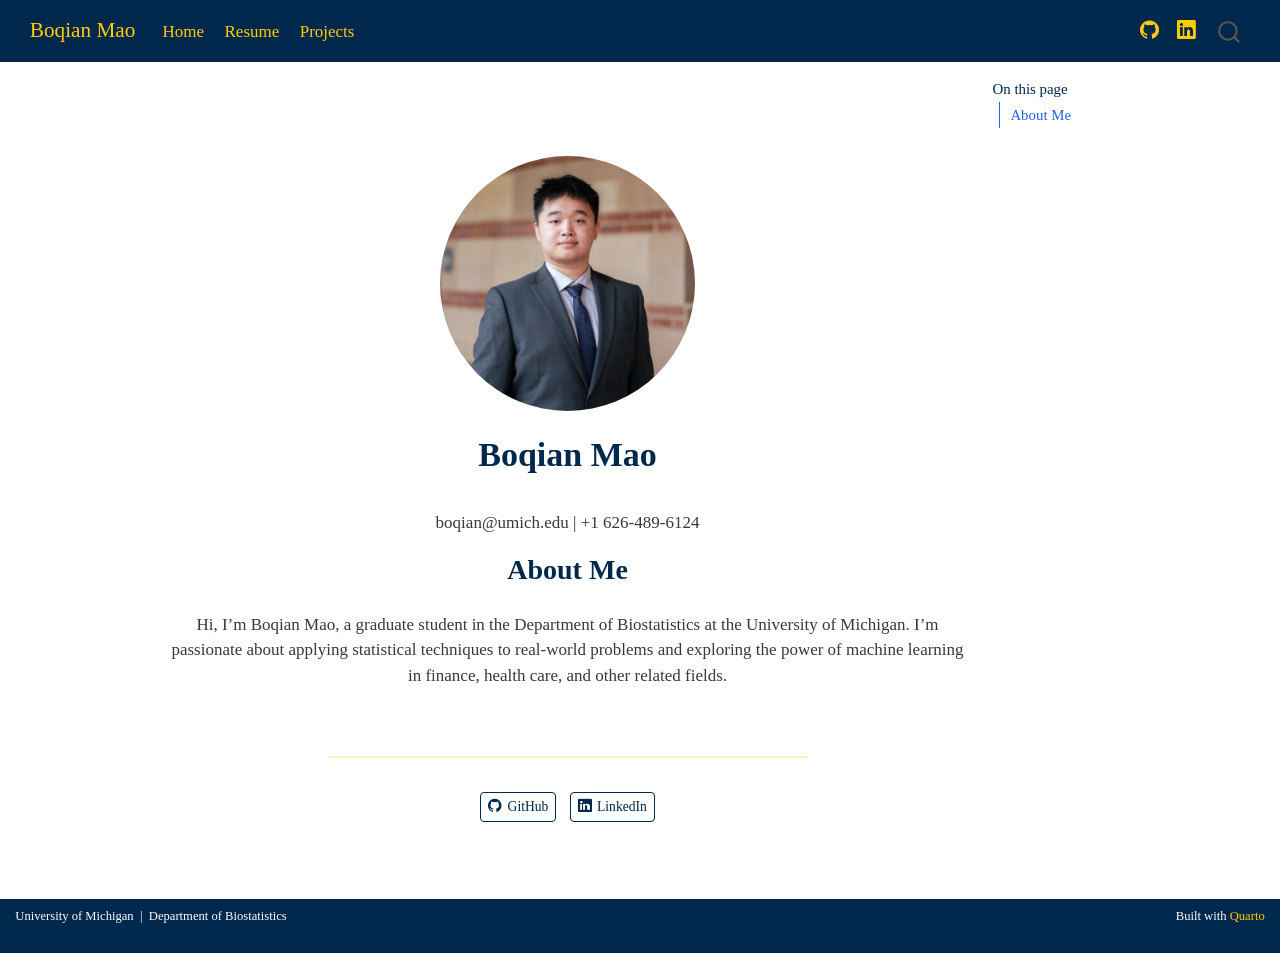
==== docs/index.html @ b39cff50 "Initial commit: personal resume website" ====
<!DOCTYPE html>
<html xmlns="http://www.w3.org/1999/xhtml" lang="en" xml:lang="en"><head>

<meta charset="utf-8">
<meta name="generator" content="quarto-1.6.42">

<meta name="viewport" content="width=device-width, initial-scale=1.0, user-scalable=yes">


<title>Boqian Mao</title>
<style>
code{white-space: pre-wrap;}
span.smallcaps{font-variant: small-caps;}
div.columns{display: flex; gap: min(4vw, 1.5em);}
div.column{flex: auto; overflow-x: auto;}
div.hanging-indent{margin-left: 1.5em; text-indent: -1.5em;}
ul.task-list{list-style: none;}
ul.task-list li input[type="checkbox"] {
  width: 0.8em;
  margin: 0 0.8em 0.2em -1em; /* quarto-specific, see https://github.com/quarto-dev/quarto-cli/issues/4556 */ 
  vertical-align: middle;
}
</style>


<script src="site_libs/quarto-nav/quarto-nav.js"></script>
<script src="site_libs/quarto-nav/headroom.min.js"></script>
<script src="site_libs/clipboard/clipboard.min.js"></script>
<script src="site_libs/quarto-search/autocomplete.umd.js"></script>
<script src="site_libs/quarto-search/fuse.min.js"></script>
<script src="site_libs/quarto-search/quarto-search.js"></script>
<meta name="quarto:offset" content="./">
<script src="site_libs/quarto-html/quarto.js"></script>
<script src="site_libs/quarto-html/popper.min.js"></script>
<script src="site_libs/quarto-html/tippy.umd.min.js"></script>
<link href="site_libs/quarto-html/tippy.css" rel="stylesheet">
<link href="site_libs/quarto-html/quarto-syntax-highlighting-2f5df379a58b258e96c21c0638c20c03.css" rel="stylesheet" id="quarto-text-highlighting-styles">
<script src="site_libs/bootstrap/bootstrap.min.js"></script>
<link href="site_libs/bootstrap/bootstrap-icons.css" rel="stylesheet">
<link href="site_libs/bootstrap/bootstrap-6bd9cfa162949bde0a231f530c97869d.min.css" rel="stylesheet" append-hash="true" id="quarto-bootstrap" data-mode="light">
<script id="quarto-search-options" type="application/json">{
  "location": "navbar",
  "copy-button": false,
  "collapse-after": 3,
  "panel-placement": "end",
  "type": "overlay",
  "limit": 50,
  "keyboard-shortcut": [
    "f",
    "/",
    "s"
  ],
  "show-item-context": false,
  "language": {
    "search-no-results-text": "No results",
    "search-matching-documents-text": "matching documents",
    "search-copy-link-title": "Copy link to search",
    "search-hide-matches-text": "Hide additional matches",
    "search-more-match-text": "more match in this document",
    "search-more-matches-text": "more matches in this document",
    "search-clear-button-title": "Clear",
    "search-text-placeholder": "",
    "search-detached-cancel-button-title": "Cancel",
    "search-submit-button-title": "Submit",
    "search-label": "Search"
  }
}</script>


<link rel="stylesheet" href="styles.css">
</head>

<body class="nav-fixed">

<div id="quarto-search-results"></div>
  <header id="quarto-header" class="headroom fixed-top">
    <nav class="navbar navbar-expand-lg " data-bs-theme="dark">
      <div class="navbar-container container-fluid">
      <div class="navbar-brand-container mx-auto">
    <a class="navbar-brand" href="./index.html">
    <span class="navbar-title">Boqian Mao</span>
    </a>
  </div>
            <div id="quarto-search" class="" title="Search"></div>
          <button class="navbar-toggler" type="button" data-bs-toggle="collapse" data-bs-target="#navbarCollapse" aria-controls="navbarCollapse" role="menu" aria-expanded="false" aria-label="Toggle navigation" onclick="if (window.quartoToggleHeadroom) { window.quartoToggleHeadroom(); }">
  <span class="navbar-toggler-icon"></span>
</button>
          <div class="collapse navbar-collapse" id="navbarCollapse">
            <ul class="navbar-nav navbar-nav-scroll me-auto">
  <li class="nav-item">
    <a class="nav-link active" href="./index.html" aria-current="page"> 
<span class="menu-text">Home</span></a>
  </li>  
  <li class="nav-item">
    <a class="nav-link" href="./resume.html"> 
<span class="menu-text">Resume</span></a>
  </li>  
  <li class="nav-item">
    <a class="nav-link" href="./projects.html"> 
<span class="menu-text">Projects</span></a>
  </li>  
</ul>
            <ul class="navbar-nav navbar-nav-scroll ms-auto">
  <li class="nav-item compact">
    <a class="nav-link" href="https://github.com/kevinmao"> <i class="bi bi-github" role="img">
</i> 
<span class="menu-text"></span></a>
  </li>  
  <li class="nav-item compact">
    <a class="nav-link" href="https://linkedin.com/in/your-linkedin"> <i class="bi bi-linkedin" role="img">
</i> 
<span class="menu-text"></span></a>
  </li>  
</ul>
          </div> <!-- /navcollapse -->
            <div class="quarto-navbar-tools">
</div>
      </div> <!-- /container-fluid -->
    </nav>
</header>
<!-- content -->
<div id="quarto-content" class="quarto-container page-columns page-rows-contents page-layout-article page-navbar">
<!-- sidebar -->
<!-- margin-sidebar -->
    <div id="quarto-margin-sidebar" class="sidebar margin-sidebar">
        <nav id="TOC" role="doc-toc" class="toc-active">
    <h2 id="toc-title">On this page</h2>
  <ul>
  <li><a href="#about-me" id="toc-about-me" class="nav-link active" data-scroll-target="#about-me">About Me</a></li>
  </ul>
</nav>
    </div>
<!-- main -->
<div class="quarto-about-jolla">
  <img src="Profile.JPG" class="about-image
  round " style="height: 15em; width: 15em;">
 <header id="title-block-header" class="quarto-title-block default">
<div class="quarto-title">
<h1 class="title">Boqian Mao</h1>
</div>
<div class="quarto-title-meta">
  </div>
</header><main class="content" id="quarto-document-content">

<p>boqian@umich.edu | +1 626-489-6124</p>
<section id="about-me" class="level2">
<h2 data-anchor-id="about-me">About Me</h2>
<p>Hi, I’m Boqian Mao, a graduate student in the Department of Biostatistics at the University of Michigan. I’m passionate about applying statistical techniques to real-world problems and exploring the power of machine learning in finance, health care, and other related fields.</p>


</section>
</main> 
  <hr class="about-sep">
   <div class="about-links">
  <a href="https://github.com/boqian-dot" class="about-link" rel="" target="">
    <i class="bi bi-github"></i>
     <span class="about-link-text">GitHub</span>
  </a>
  <a href="https://www.linkedin.com/in/boqian8344b93bb/" class="about-link" rel="" target="">
    <i class="bi bi-linkedin"></i>
     <span class="about-link-text">LinkedIn</span>
  </a>
</div>
</div>
 <!-- /main -->
<script id="quarto-html-after-body" type="application/javascript">
window.document.addEventListener("DOMContentLoaded", function (event) {
  const toggleBodyColorMode = (bsSheetEl) => {
    const mode = bsSheetEl.getAttribute("data-mode");
    const bodyEl = window.document.querySelector("body");
    if (mode === "dark") {
      bodyEl.classList.add("quarto-dark");
      bodyEl.classList.remove("quarto-light");
    } else {
      bodyEl.classList.add("quarto-light");
      bodyEl.classList.remove("quarto-dark");
    }
  }
  const toggleBodyColorPrimary = () => {
    const bsSheetEl = window.document.querySelector("link#quarto-bootstrap");
    if (bsSheetEl) {
      toggleBodyColorMode(bsSheetEl);
    }
  }
  toggleBodyColorPrimary();  
  const isCodeAnnotation = (el) => {
    for (const clz of el.classList) {
      if (clz.startsWith('code-annotation-')) {                     
        return true;
      }
    }
    return false;
  }
  const onCopySuccess = function(e) {
    // button target
    const button = e.trigger;
    // don't keep focus
    button.blur();
    // flash "checked"
    button.classList.add('code-copy-button-checked');
    var currentTitle = button.getAttribute("title");
    button.setAttribute("title", "Copied!");
    let tooltip;
    if (window.bootstrap) {
      button.setAttribute("data-bs-toggle", "tooltip");
      button.setAttribute("data-bs-placement", "left");
      button.setAttribute("data-bs-title", "Copied!");
      tooltip = new bootstrap.Tooltip(button, 
        { trigger: "manual", 
          customClass: "code-copy-button-tooltip",
          offset: [0, -8]});
      tooltip.show();    
    }
    setTimeout(function() {
      if (tooltip) {
        tooltip.hide();
        button.removeAttribute("data-bs-title");
        button.removeAttribute("data-bs-toggle");
        button.removeAttribute("data-bs-placement");
      }
      button.setAttribute("title", currentTitle);
      button.classList.remove('code-copy-button-checked');
    }, 1000);
    // clear code selection
    e.clearSelection();
  }
  const getTextToCopy = function(trigger) {
      const codeEl = trigger.previousElementSibling.cloneNode(true);
      for (const childEl of codeEl.children) {
        if (isCodeAnnotation(childEl)) {
          childEl.remove();
        }
      }
      return codeEl.innerText;
  }
  const clipboard = new window.ClipboardJS('.code-copy-button:not([data-in-quarto-modal])', {
    text: getTextToCopy
  });
  clipboard.on('success', onCopySuccess);
  if (window.document.getElementById('quarto-embedded-source-code-modal')) {
    const clipboardModal = new window.ClipboardJS('.code-copy-button[data-in-quarto-modal]', {
      text: getTextToCopy,
      container: window.document.getElementById('quarto-embedded-source-code-modal')
    });
    clipboardModal.on('success', onCopySuccess);
  }
    var localhostRegex = new RegExp(/^(?:http|https):\/\/localhost\:?[0-9]*\//);
    var mailtoRegex = new RegExp(/^mailto:/);
      var filterRegex = new RegExp('/' + window.location.host + '/');
    var isInternal = (href) => {
        return filterRegex.test(href) || localhostRegex.test(href) || mailtoRegex.test(href);
    }
    // Inspect non-navigation links and adorn them if external
 	var links = window.document.querySelectorAll('a[href]:not(.nav-link):not(.navbar-brand):not(.toc-action):not(.sidebar-link):not(.sidebar-item-toggle):not(.pagination-link):not(.no-external):not([aria-hidden]):not(.dropdown-item):not(.quarto-navigation-tool):not(.about-link)');
    for (var i=0; i<links.length; i++) {
      const link = links[i];
      if (!isInternal(link.href)) {
        // undo the damage that might have been done by quarto-nav.js in the case of
        // links that we want to consider external
        if (link.dataset.originalHref !== undefined) {
          link.href = link.dataset.originalHref;
        }
      }
    }
  function tippyHover(el, contentFn, onTriggerFn, onUntriggerFn) {
    const config = {
      allowHTML: true,
      maxWidth: 500,
      delay: 100,
      arrow: false,
      appendTo: function(el) {
          return el.parentElement;
      },
      interactive: true,
      interactiveBorder: 10,
      theme: 'quarto',
      placement: 'bottom-start',
    };
    if (contentFn) {
      config.content = contentFn;
    }
    if (onTriggerFn) {
      config.onTrigger = onTriggerFn;
    }
    if (onUntriggerFn) {
      config.onUntrigger = onUntriggerFn;
    }
    window.tippy(el, config); 
  }
  const noterefs = window.document.querySelectorAll('a[role="doc-noteref"]');
  for (var i=0; i<noterefs.length; i++) {
    const ref = noterefs[i];
    tippyHover(ref, function() {
      // use id or data attribute instead here
      let href = ref.getAttribute('data-footnote-href') || ref.getAttribute('href');
      try { href = new URL(href).hash; } catch {}
      const id = href.replace(/^#\/?/, "");
      const note = window.document.getElementById(id);
      if (note) {
        return note.innerHTML;
      } else {
        return "";
      }
    });
  }
  const xrefs = window.document.querySelectorAll('a.quarto-xref');
  const processXRef = (id, note) => {
    // Strip column container classes
    const stripColumnClz = (el) => {
      el.classList.remove("page-full", "page-columns");
      if (el.children) {
        for (const child of el.children) {
          stripColumnClz(child);
        }
      }
    }
    stripColumnClz(note)
    if (id === null || id.startsWith('sec-')) {
      // Special case sections, only their first couple elements
      const container = document.createElement("div");
      if (note.children && note.children.length > 2) {
        container.appendChild(note.children[0].cloneNode(true));
        for (let i = 1; i < note.children.length; i++) {
          const child = note.children[i];
          if (child.tagName === "P" && child.innerText === "") {
            continue;
          } else {
            container.appendChild(child.cloneNode(true));
            break;
          }
        }
        if (window.Quarto?.typesetMath) {
          window.Quarto.typesetMath(container);
        }
        return container.innerHTML
      } else {
        if (window.Quarto?.typesetMath) {
          window.Quarto.typesetMath(note);
        }
        return note.innerHTML;
      }
    } else {
      // Remove any anchor links if they are present
      const anchorLink = note.querySelector('a.anchorjs-link');
      if (anchorLink) {
        anchorLink.remove();
      }
      if (window.Quarto?.typesetMath) {
        window.Quarto.typesetMath(note);
      }
      if (note.classList.contains("callout")) {
        return note.outerHTML;
      } else {
        return note.innerHTML;
      }
    }
  }
  for (var i=0; i<xrefs.length; i++) {
    const xref = xrefs[i];
    tippyHover(xref, undefined, function(instance) {
      instance.disable();
      let url = xref.getAttribute('href');
      let hash = undefined; 
      if (url.startsWith('#')) {
        hash = url;
      } else {
        try { hash = new URL(url).hash; } catch {}
      }
      if (hash) {
        const id = hash.replace(/^#\/?/, "");
        const note = window.document.getElementById(id);
        if (note !== null) {
          try {
            const html = processXRef(id, note.cloneNode(true));
            instance.setContent(html);
          } finally {
            instance.enable();
            instance.show();
          }
        } else {
          // See if we can fetch this
          fetch(url.split('#')[0])
          .then(res => res.text())
          .then(html => {
            const parser = new DOMParser();
            const htmlDoc = parser.parseFromString(html, "text/html");
            const note = htmlDoc.getElementById(id);
            if (note !== null) {
              const html = processXRef(id, note);
              instance.setContent(html);
            } 
          }).finally(() => {
            instance.enable();
            instance.show();
          });
        }
      } else {
        // See if we can fetch a full url (with no hash to target)
        // This is a special case and we should probably do some content thinning / targeting
        fetch(url)
        .then(res => res.text())
        .then(html => {
          const parser = new DOMParser();
          const htmlDoc = parser.parseFromString(html, "text/html");
          const note = htmlDoc.querySelector('main.content');
          if (note !== null) {
            // This should only happen for chapter cross references
            // (since there is no id in the URL)
            // remove the first header
            if (note.children.length > 0 && note.children[0].tagName === "HEADER") {
              note.children[0].remove();
            }
            const html = processXRef(null, note);
            instance.setContent(html);
          } 
        }).finally(() => {
          instance.enable();
          instance.show();
        });
      }
    }, function(instance) {
    });
  }
      let selectedAnnoteEl;
      const selectorForAnnotation = ( cell, annotation) => {
        let cellAttr = 'data-code-cell="' + cell + '"';
        let lineAttr = 'data-code-annotation="' +  annotation + '"';
        const selector = 'span[' + cellAttr + '][' + lineAttr + ']';
        return selector;
      }
      const selectCodeLines = (annoteEl) => {
        const doc = window.document;
        const targetCell = annoteEl.getAttribute("data-target-cell");
        const targetAnnotation = annoteEl.getAttribute("data-target-annotation");
        const annoteSpan = window.document.querySelector(selectorForAnnotation(targetCell, targetAnnotation));
        const lines = annoteSpan.getAttribute("data-code-lines").split(",");
        const lineIds = lines.map((line) => {
          return targetCell + "-" + line;
        })
        let top = null;
        let height = null;
        let parent = null;
        if (lineIds.length > 0) {
            //compute the position of the single el (top and bottom and make a div)
            const el = window.document.getElementById(lineIds[0]);
            top = el.offsetTop;
            height = el.offsetHeight;
            parent = el.parentElement.parentElement;
          if (lineIds.length > 1) {
            const lastEl = window.document.getElementById(lineIds[lineIds.length - 1]);
            const bottom = lastEl.offsetTop + lastEl.offsetHeight;
            height = bottom - top;
          }
          if (top !== null && height !== null && parent !== null) {
            // cook up a div (if necessary) and position it 
            let div = window.document.getElementById("code-annotation-line-highlight");
            if (div === null) {
              div = window.document.createElement("div");
              div.setAttribute("id", "code-annotation-line-highlight");
              div.style.position = 'absolute';
              parent.appendChild(div);
            }
            div.style.top = top - 2 + "px";
            div.style.height = height + 4 + "px";
            div.style.left = 0;
            let gutterDiv = window.document.getElementById("code-annotation-line-highlight-gutter");
            if (gutterDiv === null) {
              gutterDiv = window.document.createElement("div");
              gutterDiv.setAttribute("id", "code-annotation-line-highlight-gutter");
              gutterDiv.style.position = 'absolute';
              const codeCell = window.document.getElementById(targetCell);
              const gutter = codeCell.querySelector('.code-annotation-gutter');
              gutter.appendChild(gutterDiv);
            }
            gutterDiv.style.top = top - 2 + "px";
            gutterDiv.style.height = height + 4 + "px";
          }
          selectedAnnoteEl = annoteEl;
        }
      };
      const unselectCodeLines = () => {
        const elementsIds = ["code-annotation-line-highlight", "code-annotation-line-highlight-gutter"];
        elementsIds.forEach((elId) => {
          const div = window.document.getElementById(elId);
          if (div) {
            div.remove();
          }
        });
        selectedAnnoteEl = undefined;
      };
        // Handle positioning of the toggle
    window.addEventListener(
      "resize",
      throttle(() => {
        elRect = undefined;
        if (selectedAnnoteEl) {
          selectCodeLines(selectedAnnoteEl);
        }
      }, 10)
    );
    function throttle(fn, ms) {
    let throttle = false;
    let timer;
      return (...args) => {
        if(!throttle) { // first call gets through
            fn.apply(this, args);
            throttle = true;
        } else { // all the others get throttled
            if(timer) clearTimeout(timer); // cancel #2
            timer = setTimeout(() => {
              fn.apply(this, args);
              timer = throttle = false;
            }, ms);
        }
      };
    }
      // Attach click handler to the DT
      const annoteDls = window.document.querySelectorAll('dt[data-target-cell]');
      for (const annoteDlNode of annoteDls) {
        annoteDlNode.addEventListener('click', (event) => {
          const clickedEl = event.target;
          if (clickedEl !== selectedAnnoteEl) {
            unselectCodeLines();
            const activeEl = window.document.querySelector('dt[data-target-cell].code-annotation-active');
            if (activeEl) {
              activeEl.classList.remove('code-annotation-active');
            }
            selectCodeLines(clickedEl);
            clickedEl.classList.add('code-annotation-active');
          } else {
            // Unselect the line
            unselectCodeLines();
            clickedEl.classList.remove('code-annotation-active');
          }
        });
      }
  const findCites = (el) => {
    const parentEl = el.parentElement;
    if (parentEl) {
      const cites = parentEl.dataset.cites;
      if (cites) {
        return {
          el,
          cites: cites.split(' ')
        };
      } else {
        return findCites(el.parentElement)
      }
    } else {
      return undefined;
    }
  };
  var bibliorefs = window.document.querySelectorAll('a[role="doc-biblioref"]');
  for (var i=0; i<bibliorefs.length; i++) {
    const ref = bibliorefs[i];
    const citeInfo = findCites(ref);
    if (citeInfo) {
      tippyHover(citeInfo.el, function() {
        var popup = window.document.createElement('div');
        citeInfo.cites.forEach(function(cite) {
          var citeDiv = window.document.createElement('div');
          citeDiv.classList.add('hanging-indent');
          citeDiv.classList.add('csl-entry');
          var biblioDiv = window.document.getElementById('ref-' + cite);
          if (biblioDiv) {
            citeDiv.innerHTML = biblioDiv.innerHTML;
          }
          popup.appendChild(citeDiv);
        });
        return popup.innerHTML;
      });
    }
  }
});
</script>
</div> <!-- /content -->
<footer class="footer">
  <div class="nav-footer">
    <div class="nav-footer-left">
<p>University of Michigan &nbsp;|&nbsp; Department of Biostatistics</p>
</div>   
    <div class="nav-footer-center">
      &nbsp;
    </div>
    <div class="nav-footer-right">
<p>Built with <a href="https://quarto.org">Quarto</a></p>
</div>
  </div>
</footer>




</body></html>
---- docs/site_libs/quarto-html/tippy.css ----
.tippy-box[data-animation=fade][data-state=hidden]{opacity:0}[data-tippy-root]{max-width:calc(100vw - 10px)}.tippy-box{position:relative;background-color:#333;color:#fff;border-radius:4px;font-size:14px;line-height:1.4;white-space:normal;outline:0;transition-property:transform,visibility,opacity}.tippy-box[data-placement^=top]>.tippy-arrow{bottom:0}.tippy-box[data-placement^=top]>.tippy-arrow:before{bottom:-7px;left:0;border-width:8px 8px 0;border-top-color:initial;transform-origin:center top}.tippy-box[data-placement^=bottom]>.tippy-arrow{top:0}.tippy-box[data-placement^=bottom]>.tippy-arrow:before{top:-7px;left:0;border-width:0 8px 8px;border-bottom-color:initial;transform-origin:center bottom}.tippy-box[data-placement^=left]>.tippy-arrow{right:0}.tippy-box[data-placement^=left]>.tippy-arrow:before{border-width:8px 0 8px 8px;border-left-color:initial;right:-7px;transform-origin:center left}.tippy-box[data-placement^=right]>.tippy-arrow{left:0}.tippy-box[data-placement^=right]>.tippy-arrow:before{left:-7px;border-width:8px 8px 8px 0;border-right-color:initial;transform-origin:center right}.tippy-box[data-inertia][data-state=visible]{transition-timing-function:cubic-bezier(.54,1.5,.38,1.11)}.tippy-arrow{width:16px;height:16px;color:#333}.tippy-arrow:before{content:"";position:absolute;border-color:transparent;border-style:solid}.tippy-content{position:relative;padding:5px 9px;z-index:1}
---- docs/site_libs/quarto-html/quarto-syntax-highlighting-2f5df379a58b258e96c21c0638c20c03.css ----
/* quarto syntax highlight colors */
:root {
  --quarto-hl-ot-color: #003B4F;
  --quarto-hl-at-color: #657422;
  --quarto-hl-ss-color: #20794D;
  --quarto-hl-an-color: #5E5E5E;
  --quarto-hl-fu-color: #4758AB;
  --quarto-hl-st-color: #20794D;
  --quarto-hl-cf-color: #003B4F;
  --quarto-hl-op-color: #5E5E5E;
  --quarto-hl-er-color: #AD0000;
  --quarto-hl-bn-color: #AD0000;
  --quarto-hl-al-color: #AD0000;
  --quarto-hl-va-color: #111111;
  --quarto-hl-bu-color: inherit;
  --quarto-hl-ex-color: inherit;
  --quarto-hl-pp-color: #AD0000;
  --quarto-hl-in-color: #5E5E5E;
  --quarto-hl-vs-color: #20794D;
  --quarto-hl-wa-color: #5E5E5E;
  --quarto-hl-do-color: #5E5E5E;
  --quarto-hl-im-color: #00769E;
  --quarto-hl-ch-color: #20794D;
  --quarto-hl-dt-color: #AD0000;
  --quarto-hl-fl-color: #AD0000;
  --quarto-hl-co-color: #5E5E5E;
  --quarto-hl-cv-color: #5E5E5E;
  --quarto-hl-cn-color: #8f5902;
  --quarto-hl-sc-color: #5E5E5E;
  --quarto-hl-dv-color: #AD0000;
  --quarto-hl-kw-color: #003B4F;
}

/* other quarto variables */
:root {
  --quarto-font-monospace: SFMono-Regular, Menlo, Monaco, Consolas, "Liberation Mono", "Courier New", monospace;
}

pre > code.sourceCode > span {
  color: #003B4F;
}

code span {
  color: #003B4F;
}

code.sourceCode > span {
  color: #003B4F;
}

div.sourceCode,
div.sourceCode pre.sourceCode {
  color: #003B4F;
}

code span.ot {
  color: #003B4F;
  font-style: inherit;
}

code span.at {
  color: #657422;
  font-style: inherit;
}

code span.ss {
  color: #20794D;
  font-style: inherit;
}

code span.an {
  color: #5E5E5E;
  font-style: inherit;
}

code span.fu {
  color: #4758AB;
  font-style: inherit;
}

code span.st {
  color: #20794D;
  font-style: inherit;
}

code span.cf {
  color: #003B4F;
  font-weight: bold;
  font-style: inherit;
}

code span.op {
  color: #5E5E5E;
  font-style: inherit;
}

code span.er {
  color: #AD0000;
  font-style: inherit;
}

code span.bn {
  color: #AD0000;
  font-style: inherit;
}

code span.al {
  color: #AD0000;
  font-style: inherit;
}

code span.va {
  color: #111111;
  font-style: inherit;
}

code span.bu {
  font-style: inherit;
}

code span.ex {
  font-style: inherit;
}

code span.pp {
  color: #AD0000;
  font-style: inherit;
}

code span.in {
  color: #5E5E5E;
  font-style: inherit;
}

code span.vs {
  color: #20794D;
  font-style: inherit;
}

code span.wa {
  color: #5E5E5E;
  font-style: italic;
}

code span.do {
  color: #5E5E5E;
  font-style: italic;
}

code span.im {
  color: #00769E;
  font-style: inherit;
}

code span.ch {
  color: #20794D;
  font-style: inherit;
}

code span.dt {
  color: #AD0000;
  font-style: inherit;
}

code span.fl {
  color: #AD0000;
  font-style: inherit;
}

code span.co {
  color: #5E5E5E;
  font-style: inherit;
}

code span.cv {
  color: #5E5E5E;
  font-style: italic;
}

code span.cn {
  color: #8f5902;
  font-style: inherit;
}

code span.sc {
  color: #5E5E5E;
  font-style: inherit;
}

code span.dv {
  color: #AD0000;
  font-style: inherit;
}

code span.kw {
  color: #003B4F;
  font-weight: bold;
  font-style: inherit;
}

.prevent-inlining {
  content: "</";
}

/*# sourceMappingURL=35eb38a806ee71ea6d2563be2308c832.css.map */
---- docs/styles.css ----
/* ---- General ---- */
body {
  font-family: "Georgia", serif;
}

h1, h2, h3 {
  color: #00274C; /* UMich Blue */
}

a {
  color: #FFCB05; /* UMich Maize */
  text-decoration: none;
}

a:hover {
  color: #00274C;
  text-decoration: underline;
}

/* ---- Navbar ---- */
.navbar {
  background-color: #00274C !important;
}

.navbar-brand,
.navbar-nav .nav-link {
  color: #FFCB05 !important;
}

.navbar-nav .nav-link:hover {
  color: #ffffff !important;
}

/* ---- About page ---- */
.quarto-about-jolla .about-links .about-link {
  border: 1px solid #00274C;
  color: #00274C;
  border-radius: 4px;
}

/* ---- Footer ---- */
.nav-footer {
  background-color: #00274C;
  color: #ffffff;
  font-size: 0.9rem;
}

.nav-footer a {
  color: #FFCB05;
}

/* ---- Tables ---- */
table {
  border-collapse: collapse;
  width: 100%;
}

th {
  background-color: #00274C;
  color: white;
  padding: 8px;
}

td {
  padding: 8px;
  border-bottom: 1px solid #ddd;
}

/* ---- Section dividers ---- */
hr {
  border: none;
  border-top: 2px solid #FFCB05;
  margin: 2rem 0;
}
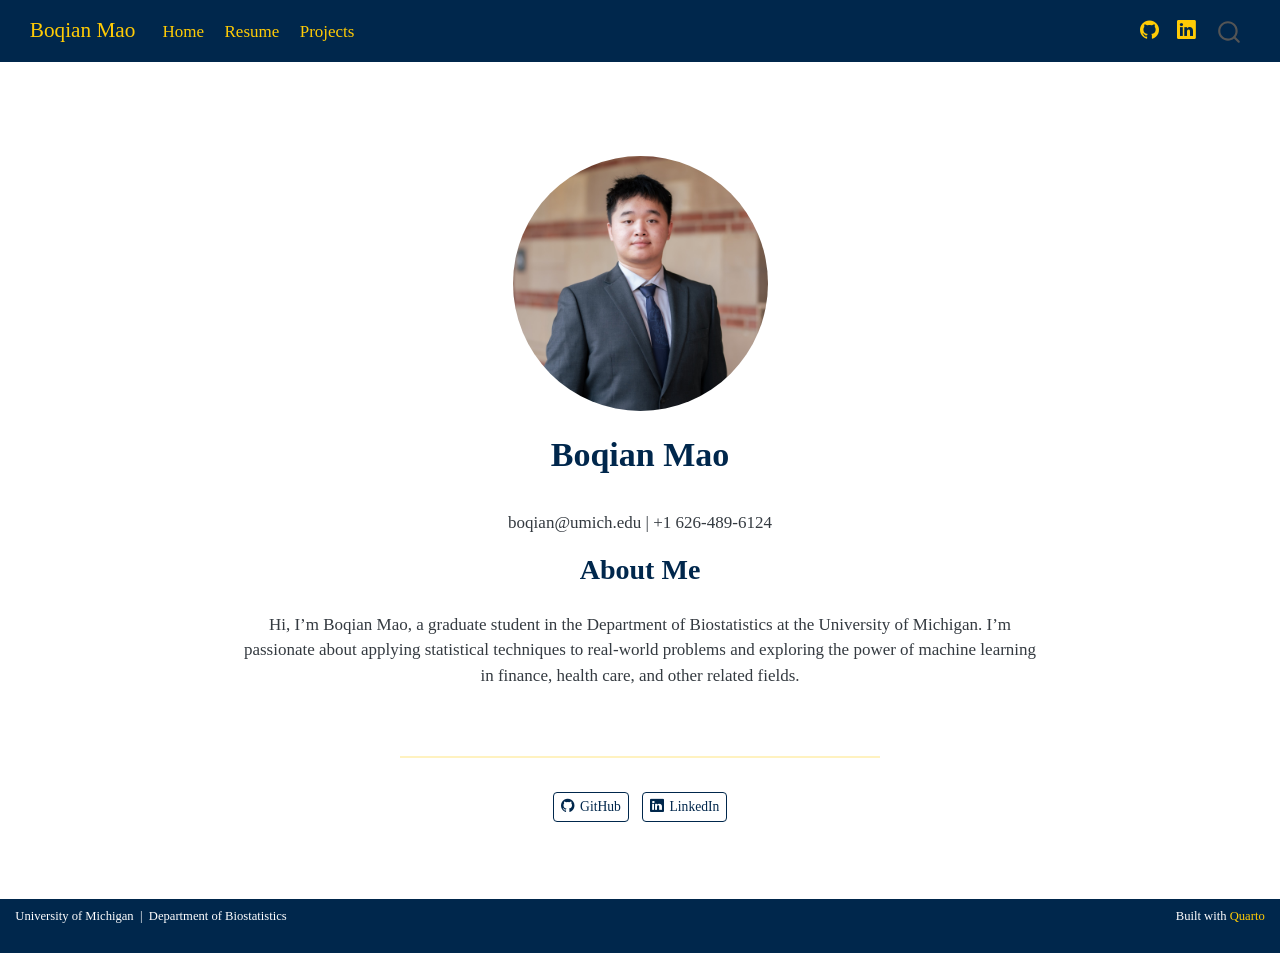
==== commit a81f0071: "Remove toc from home page" ====
--- a/docs/index.html
+++ b/docs/index.html
@@ -70,7 +70,7 @@
 <link rel="stylesheet" href="styles.css">
 </head>
 
-<body class="nav-fixed">
+<body class="nav-fixed fullcontent">
 
 <div id="quarto-search-results"></div>
   <header id="quarto-header" class="headroom fixed-top">
@@ -122,14 +122,7 @@
 <div id="quarto-content" class="quarto-container page-columns page-rows-contents page-layout-article page-navbar">
 <!-- sidebar -->
 <!-- margin-sidebar -->
-    <div id="quarto-margin-sidebar" class="sidebar margin-sidebar">
-        <nav id="TOC" role="doc-toc" class="toc-active">
-    <h2 id="toc-title">On this page</h2>
-  <ul>
-  <li><a href="#about-me" id="toc-about-me" class="nav-link active" data-scroll-target="#about-me">About Me</a></li>
-  </ul>
-</nav>
-    </div>
+    
 <!-- main -->
 <div class="quarto-about-jolla">
   <img src="Profile.JPG" class="about-image
@@ -141,7 +134,6 @@
 <div class="quarto-title-meta">
   </div>
 </header><main class="content" id="quarto-document-content">
-
 <p>boqian@umich.edu | +1 626-489-6124</p>
 <section id="about-me" class="level2">
 <h2 data-anchor-id="about-me">About Me</h2>
